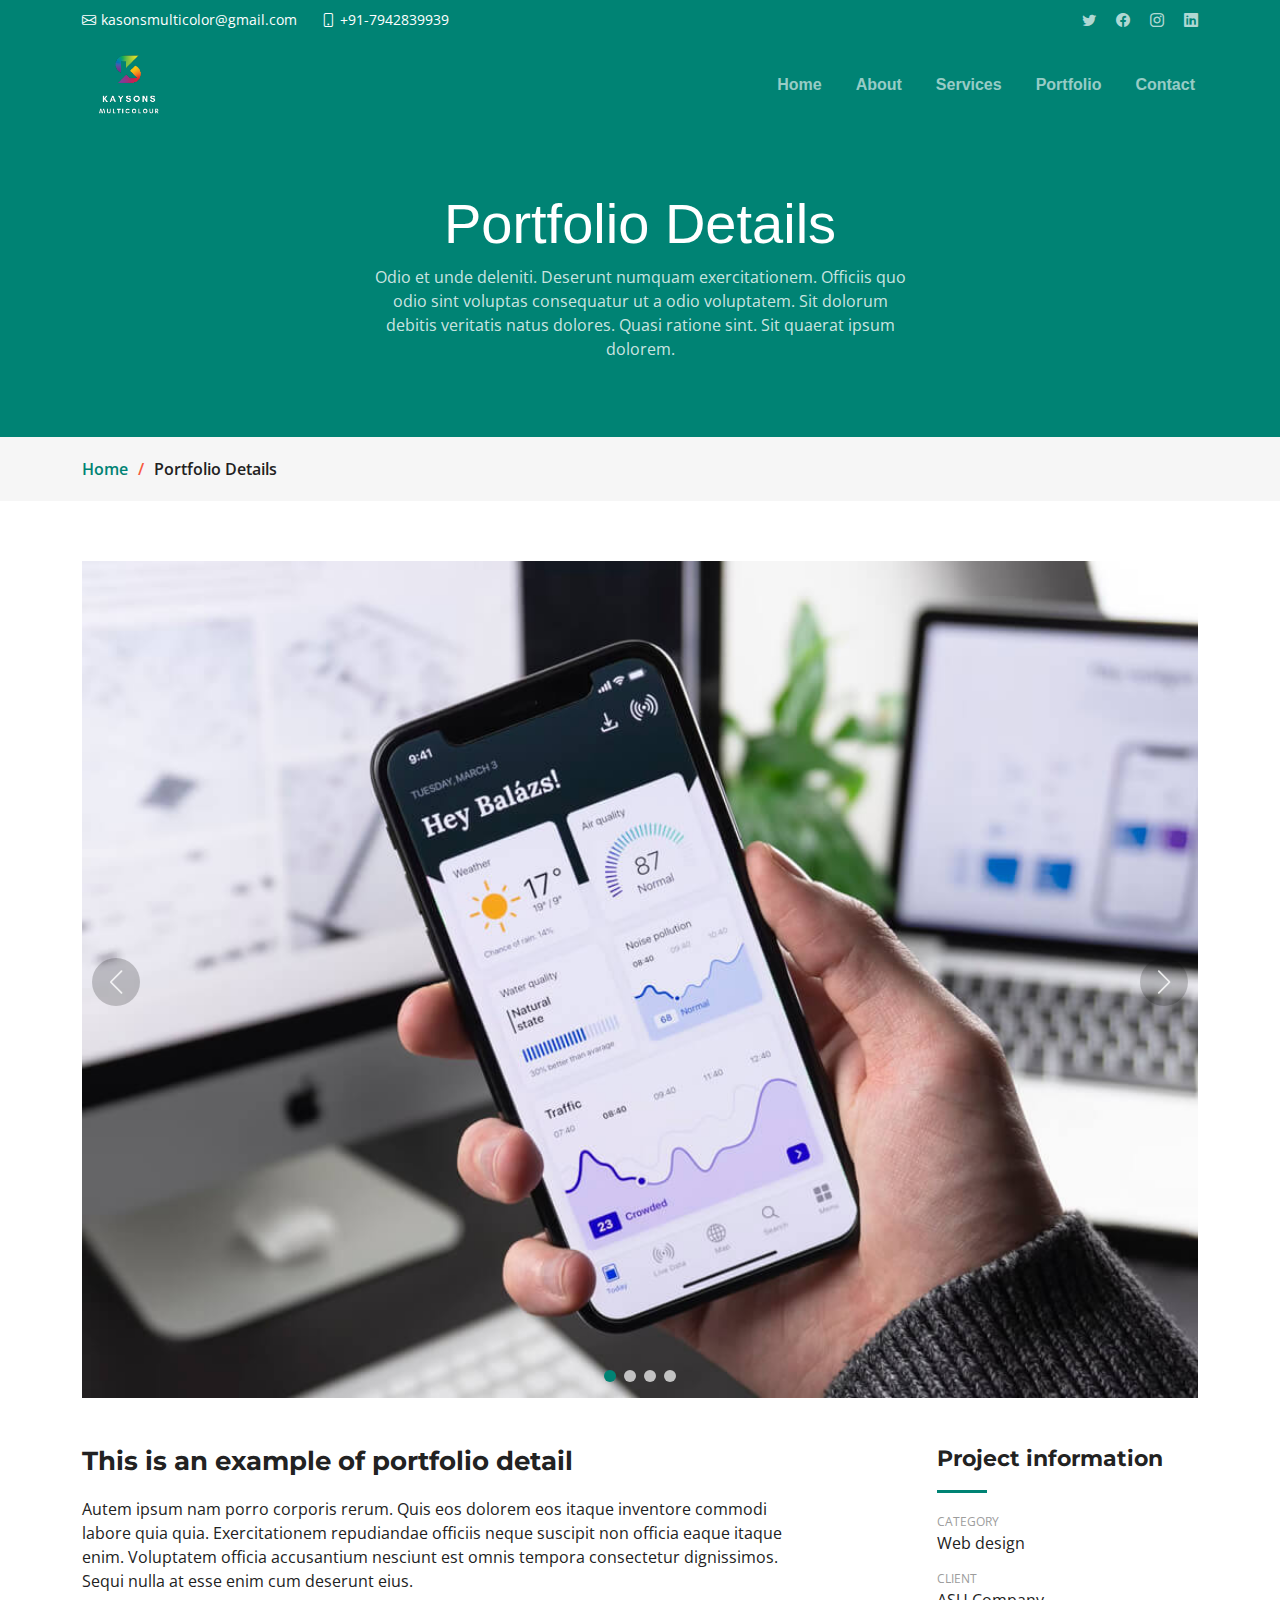
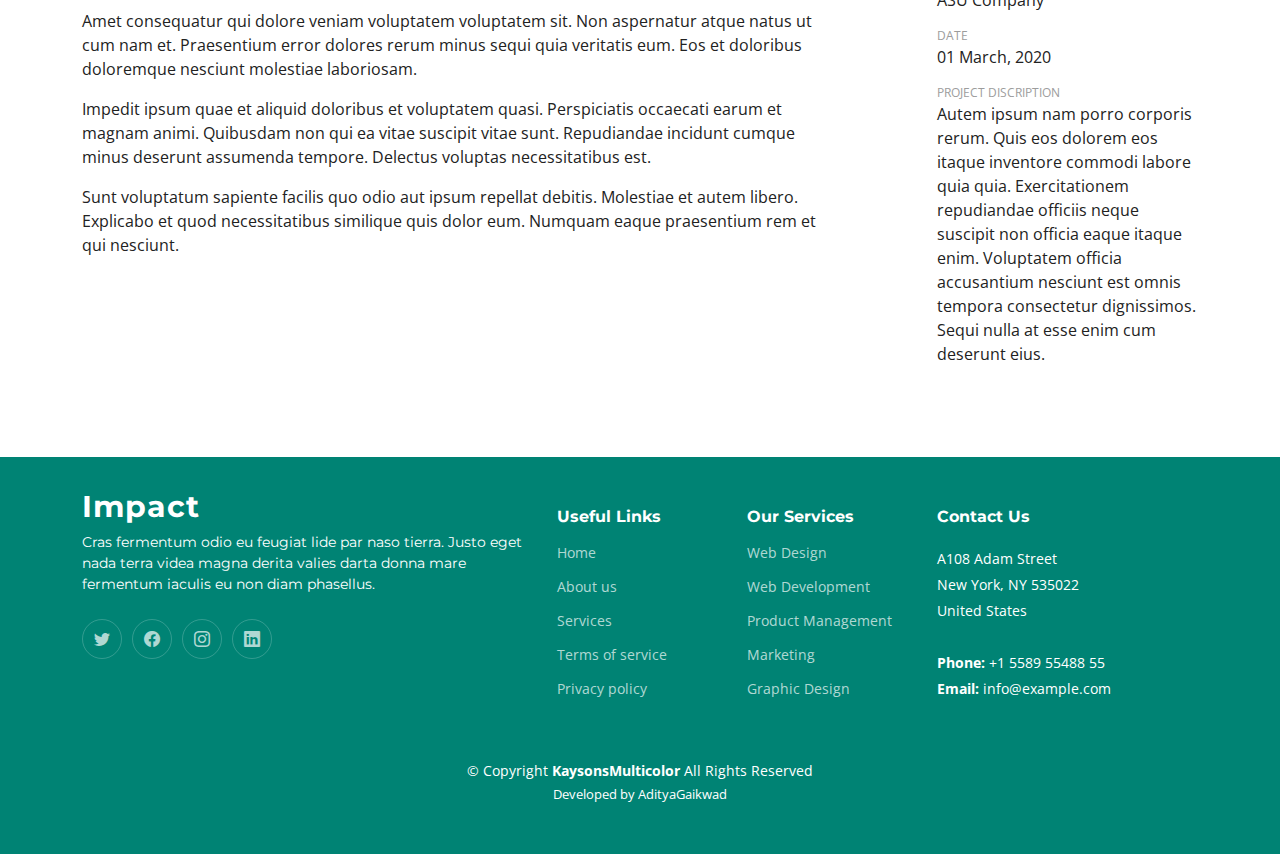
==== portfolio-details.html @ 547b4aa4 "first commit" ====
<!DOCTYPE html>
<html lang="en">

<head>
  <meta charset="utf-8">
  <meta content="width=device-width, initial-scale=1.0" name="viewport">

  <title>Kaysons Multicolor</title>
  <meta content="" name="description">
  <meta content="" name="keywords">

  <!-- Favicons -->
  <link href="assets/img/kaysonslogo__2_-removebg-preview.png" rel="icon">
  <link href="assets/img/kaysonslogo__2_-removebg-preview.png" rel="apple-touch-icon">

  <!-- Google Fonts -->
  <link rel="preconnect" href="https://fonts.googleapis.com">
  <link rel="preconnect" href="https://fonts.gstatic.com" crossorigin>
  <link href="https://fonts.googleapis.com/css2?family=Open+Sans:ital,wght@0,300;0,400;0,500;0,600;0,700;1,300;1,400;1,600;1,700&family=Montserrat:ital,wght@0,300;0,400;0,500;0,600;0,700;1,300;1,400;1,500;1,600;1,700&family=Raleway:ital,wght@0,300;0,400;0,500;0,600;0,700;1,300;1,400;1,500;1,600;1,700&display=swap" rel="stylesheet">

  <!-- Vendor CSS Files -->
  <link href="assets/vendor/bootstrap/css/bootstrap.min.css" rel="stylesheet">
  <link href="assets/vendor/bootstrap-icons/bootstrap-icons.css" rel="stylesheet">
  <link href="assets/vendor/aos/aos.css" rel="stylesheet">
  <link href="assets/vendor/glightbox/css/glightbox.min.css" rel="stylesheet">
  <link href="assets/vendor/swiper/swiper-bundle.min.css" rel="stylesheet">

  <!-- Template Main CSS File -->
  <link href="assets/css/main.css" rel="stylesheet">

</head>

<body>

  <!-- ======= Header ======= -->
  <section id="topbar" class="topbar d-flex align-items-center" style="background-color: #008374;">
    <div class="container d-flex justify-content-center justify-content-md-between">
      <div class="contact-info d-flex align-items-center">
        <i class="bi bi-envelope d-flex align-items-center"><a href="kasonsmulticolor@gmail.com">kasonsmulticolor@gmail.com</a></i>
        <i class="bi bi-phone d-flex align-items-center ms-4"><span>+91-7942839939</span></i>
      </div>
      <div class="social-links d-none d-md-flex align-items-center">
        <a href="#" class="twitter"><i class="bi bi-twitter"></i></a>
        <a href="#" class="facebook"><i class="bi bi-facebook"></i></a>
        <a href="#" class="instagram"><i class="bi bi-instagram"></i></a>
        <a href="#" class="linkedin"><i class="bi bi-linkedin"></i></i></a>
      </div>
    </div>
  </section><!-- End Top Bar -->

  <header id="header" class="header d-flex align-items-center">

    <div class="container d-flex align-items-center justify-content-between">

      <div class="">
        <a href="index.html"><img src="assets/img/KAYSONS_MULTICOLOR__1_-removebg-preview.png" style="width: 90px;" alt="" class="img-fluid"></a>
       
      </div>
      <nav id="navbar" class="navbar">
        <ul>
          <li><a href="index.html">Home</a></li>
          <li><a href="index.html">About</a></li>
          <li><a href="index.html">Services</a></li>
          <li><a href="index.html">Portfolio</a></li>
          <!-- <li><a href="#team">Team</a></li>
          <li><a href="blog.html">Blog</a></li>
          <li class="dropdown"><a href="#"><span>Drop Down</span> <i class="bi bi-chevron-down dropdown-indicator"></i></a>
            <ul>
              <li><a href="#">Drop Down 1</a></li>
              <li class="dropdown"><a href="#"><span>Deep Drop Down</span> <i class="bi bi-chevron-down dropdown-indicator"></i></a>
                <ul>
                  <li><a href="#">Deep Drop Down 1</a></li>
                  <li><a href="#">Deep Drop Down 2</a></li>
                  <li><a href="#">Deep Drop Down 3</a></li>
                  <li><a href="#">Deep Drop Down 4</a></li>
                  <li><a href="#">Deep Drop Down 5</a></li>
                </ul>
              </li>
              <li><a href="#">Drop Down 2</a></li>
              <li><a href="#">Drop Down 3</a></li>
              <li><a href="#">Drop Down 4</a></li>
            </ul>
          </li> -->
          <li><a href="#contact">Contact</a></li>
        </ul>
      </nav><!-- .navbar -->

      <i class="mobile-nav-toggle mobile-nav-show bi bi-list"></i>
      <i class="mobile-nav-toggle mobile-nav-hide d-none bi bi-x"></i>

    </div>
  </header><!-- End Header -->
  <!-- End Header -->

  <main id="main">

    <!-- ======= Breadcrumbs ======= -->
    <div class="breadcrumbs">
      <div class="page-header d-flex align-items-center" style="background-image: url('');">
        <div class="container position-relative">
          <div class="row d-flex justify-content-center">
            <div class="col-lg-6 text-center">
              <h2>Portfolio Details</h2>
              <p>Odio et unde deleniti. Deserunt numquam exercitationem. Officiis quo odio sint voluptas consequatur ut a odio voluptatem. Sit dolorum debitis veritatis natus dolores. Quasi ratione sint. Sit quaerat ipsum dolorem.</p>
            </div>
          </div>
        </div>
      </div>
      <nav>
        <div class="container">
          <ol>
            <li><a href="index.html">Home</a></li>
            <li>Portfolio Details</li>
          </ol>
        </div>
      </nav>
    </div><!-- End Breadcrumbs -->

    <!-- ======= Portfolio Details Section ======= -->
    <section id="portfolio-details" class="portfolio-details">
      <div class="container" data-aos="fade-up">

        <div class="position-relative h-100">
          <div class="slides-1 portfolio-details-slider swiper">
            <div class="swiper-wrapper align-items-center">

              <div class="swiper-slide">
                <img src="assets/img/portfolio/app-1.jpg" alt="">
              </div>

              <div class="swiper-slide">
                <img src="assets/img/portfolio/product-1.jpg" alt="">
              </div>

              <div class="swiper-slide">
                <img src="assets/img/portfolio/branding-1.jpg" alt="">
              </div>

              <div class="swiper-slide">
                <img src="assets/img/portfolio/books-1.jpg" alt="">
              </div>

            </div>
            <div class="swiper-pagination"></div>
          </div>
          <div class="swiper-button-prev"></div>
          <div class="swiper-button-next"></div>

        </div>

        <div class="row justify-content-between gy-4 mt-4">

          <div class="col-lg-8">
            <div class="portfolio-description">
              <h2>This is an example of portfolio detail</h2>
              <p>
                Autem ipsum nam porro corporis rerum. Quis eos dolorem eos itaque inventore commodi labore quia quia. Exercitationem repudiandae officiis neque suscipit non officia eaque itaque enim. Voluptatem officia accusantium nesciunt est omnis tempora consectetur dignissimos. Sequi nulla at esse enim cum deserunt eius.
              </p>
              <p>
                Amet consequatur qui dolore veniam voluptatem voluptatem sit. Non aspernatur atque natus ut cum nam et. Praesentium error dolores rerum minus sequi quia veritatis eum. Eos et doloribus doloremque nesciunt molestiae laboriosam.
              </p>

             

              <p>
                Impedit ipsum quae et aliquid doloribus et voluptatem quasi. Perspiciatis occaecati earum et magnam animi. Quibusdam non qui ea vitae suscipit vitae sunt. Repudiandae incidunt cumque minus deserunt assumenda tempore. Delectus voluptas necessitatibus est.

              <p>
                Sunt voluptatum sapiente facilis quo odio aut ipsum repellat debitis. Molestiae et autem libero. Explicabo et quod necessitatibus similique quis dolor eum. Numquam eaque praesentium rem et qui nesciunt.
              </p>

            </div>
          </div>

          <div class="col-lg-3">
            <div class="portfolio-info">
              <h3>Project information</h3>
              <ul>
                <li><strong>Category</strong> <span>Web design</span></li>
                <li><strong>Client</strong> <span>ASU Company</span></li>
                <li><strong>Date</strong> <span>01 March, 2020</span></li>
                <li><strong>Project Discription</strong> <a >Autem ipsum nam porro corporis rerum. Quis eos dolorem eos itaque inventore commodi labore quia quia. Exercitationem repudiandae officiis neque suscipit non officia eaque itaque enim. Voluptatem officia accusantium nesciunt est omnis tempora consectetur dignissimos. Sequi nulla at esse enim cum deserunt eius.</a></li>
                <!-- <li><a href="#" class="btn-visit align-self-start">Visit Website</a></li> -->
              </ul>
              <div class="">
                <style>
                  .modal-header {
                      background: #008374;
                      color: #fff;
                  }
                  
                  .required:after {
                      content: "*";
                      color: red;
                  }
                  @media screen and (max-width: 600px) {
         .modal-header .required:after [type=submit] {
            width: 100%;
            margin-top: 0;
          }
        }
              </style>
              <div class="">
                <!-- <a type="button"  class="btn btn-primary" data-bs-toggle="modal" data-bs-target="#myModal" style="background-color: #008374;" >Enquiry Now</a> -->
                  <div class="modal" id="myModal">
                    <div class="modal-dialog">
                        <div class="modal-content">
                            <div class="modal-header">
                                <h5 class="modal-title">Enquiry Now</h5>
                                <button type="button" class="btn-close" data-bs-dismiss="modal"></button>
                            </div>
                            <div class="modal-body">
                                <form>
                                    <div class="mb-3">
                                        <label class="form-label required" style="color: black;">Name</label>
                                        <input type="text" class="form-control">
                                    </div>
                                    <div class="mb-3">
                                        <label class="form-label required" style="color:black;">Email</label>
                                        <input type="email" class="form-control">
                                    </div>
                                    <div class="mb-3">
                                        <label class="form-label required" style="color: black;">Type ypur message here</label>
                                        <textarea class="form-control"></textarea>
                                    </div>
                                </form>
                            </div>
                            <div class="modal-footer">
                                <button type="submit" class="btn btn-primary">Submit</button>
                                <button type="submit" class="btn btn-danger">Cancel</button>
                            </div>
                        </div>
                    </div>
                </div>
              </div>
            </div>
            </div>
            </div>
          </div>

        </div>

      </div>
    </section><!-- End Portfolio Details Section -->

  </main><!-- End #main -->

  <!-- ======= Footer ======= -->
  <footer id="footer" class="footer">

    <div class="container">
      <div class="row gy-4">
        <div class="col-lg-5 col-md-12 footer-info">
          <a href="index.html" class="logo d-flex align-items-center">
            <span>Impact</span>
          </a>
          <p>Cras fermentum odio eu feugiat lide par naso tierra. Justo eget nada terra videa magna derita valies darta donna mare fermentum iaculis eu non diam phasellus.</p>
          <div class="social-links d-flex mt-4">
            <a href="#" class="twitter"><i class="bi bi-twitter"></i></a>
            <a href="#" class="facebook"><i class="bi bi-facebook"></i></a>
            <a href="#" class="instagram"><i class="bi bi-instagram"></i></a>
            <a href="#" class="linkedin"><i class="bi bi-linkedin"></i></a>
          </div>
        </div>

        <div class="col-lg-2 col-6 footer-links">
          <h4>Useful Links</h4>
          <ul>
            <li><a href="#">Home</a></li>
            <li><a href="#">About us</a></li>
            <li><a href="#">Services</a></li>
            <li><a href="#">Terms of service</a></li>
            <li><a href="#">Privacy policy</a></li>
          </ul>
        </div>

        <div class="col-lg-2 col-6 footer-links">
          <h4>Our Services</h4>
          <ul>
            <li><a href="#">Web Design</a></li>
            <li><a href="#">Web Development</a></li>
            <li><a href="#">Product Management</a></li>
            <li><a href="#">Marketing</a></li>
            <li><a href="#">Graphic Design</a></li>
          </ul>
        </div>

        <div class="col-lg-3 col-md-12 footer-contact text-center text-md-start">
          <h4>Contact Us</h4>
          <p>
            A108 Adam Street <br>
            New York, NY 535022<br>
            United States <br><br>
            <strong>Phone:</strong> +1 5589 55488 55<br>
            <strong>Email:</strong> info@example.com<br>
          </p>

        </div>

      </div>
    </div>

    <div class="container mt-4">
      <div class="copyright">
        &copy; Copyright <strong><span>KaysonsMulticolor</span></strong> All Rights Reserved
      </div>
      <div class="credits">
       
        Developed by <a href="https://adityagaikwad09.github.io/my-personal-portfolio/">AdityaGaikwad</a>
      </div>
    </div>

  </footer>
  <!-- End Footer -->

  <a href="#" class="scroll-top d-flex align-items-center justify-content-center"><i class="bi bi-arrow-up-short"></i></a>

  <div id="preloader"></div>

  <!-- Vendor JS Files -->
  <script src="assets/vendor/bootstrap/js/bootstrap.bundle.min.js"></script>
  <script src="assets/vendor/aos/aos.js"></script>
  <script src="assets/vendor/glightbox/js/glightbox.min.js"></script>
  <script src="assets/vendor/purecounter/purecounter_vanilla.js"></script>
  <script src="assets/vendor/swiper/swiper-bundle.min.js"></script>
  <script src="assets/vendor/isotope-layout/isotope.pkgd.min.js"></script>
  <script src="assets/vendor/php-email-form/validate.js"></script>

  <!-- Template Main JS File -->
  <script src="assets/js/main.js"></script>

</body>

</html>
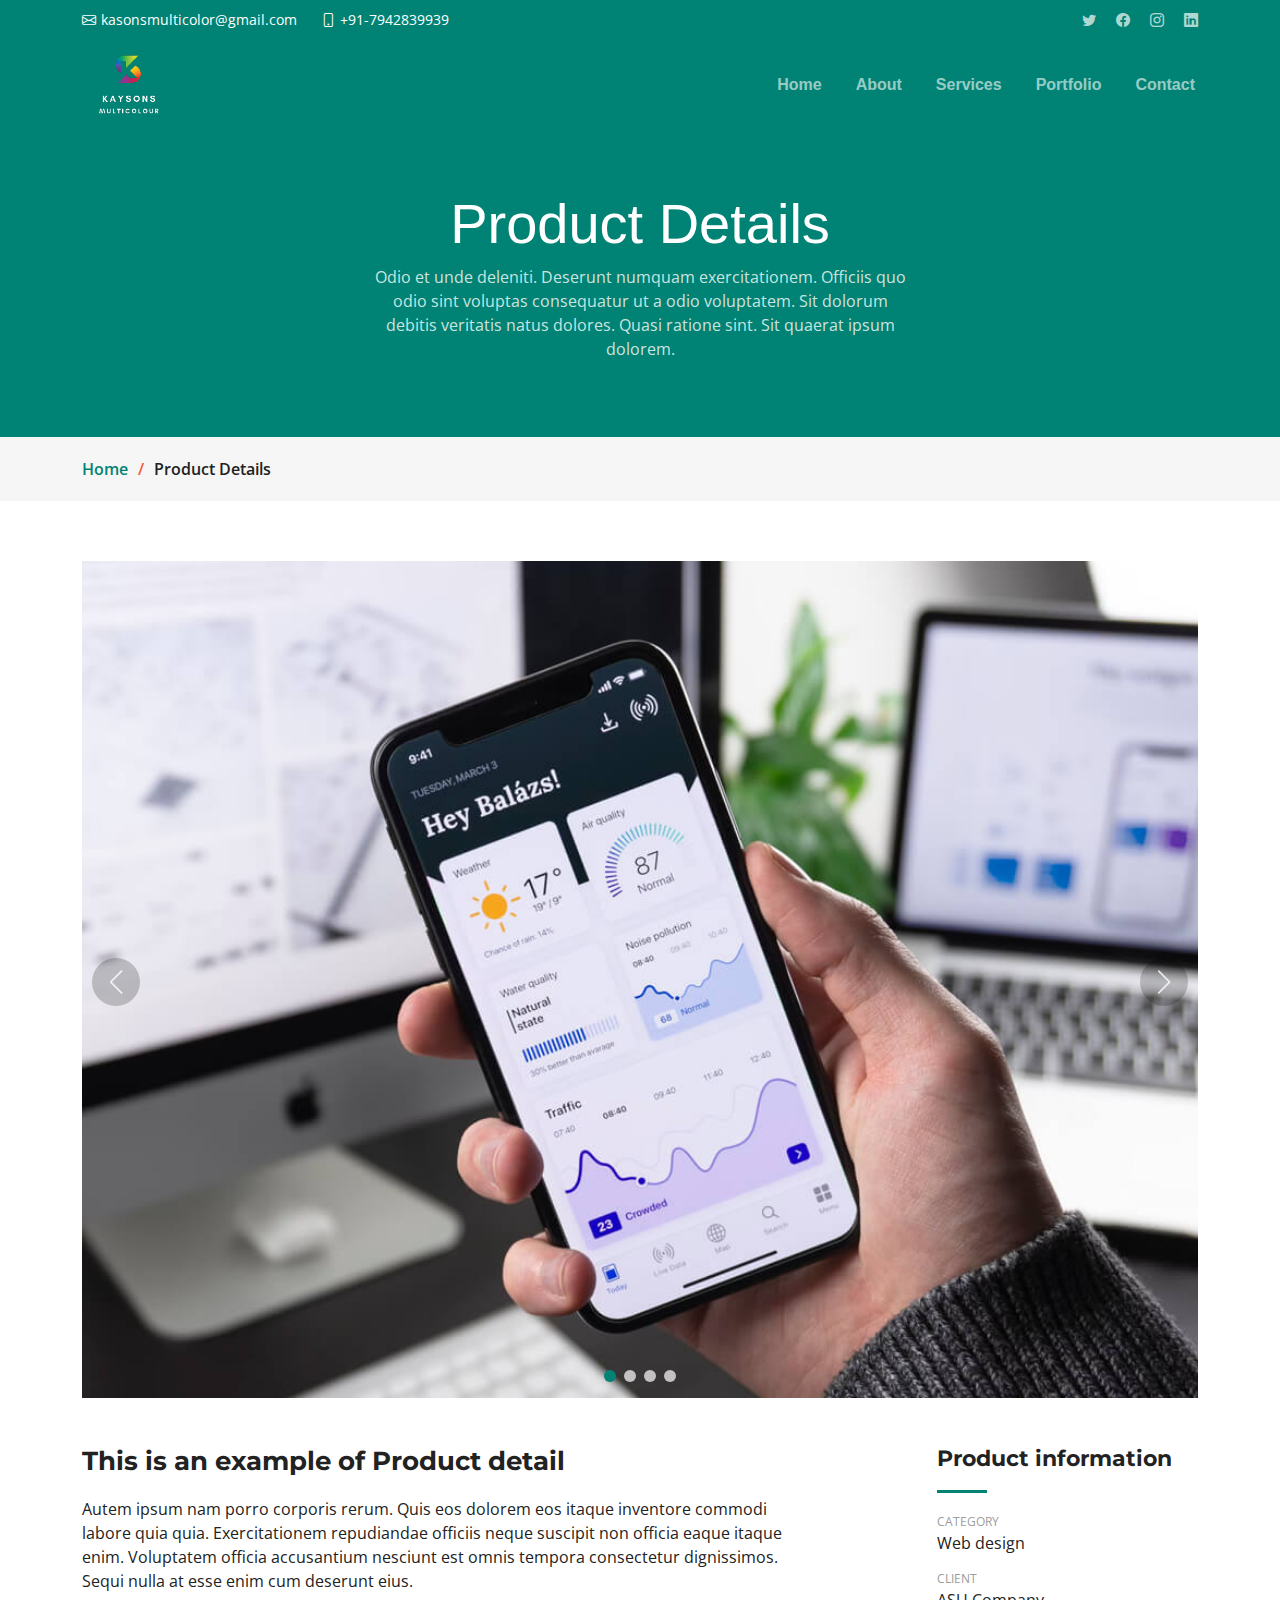
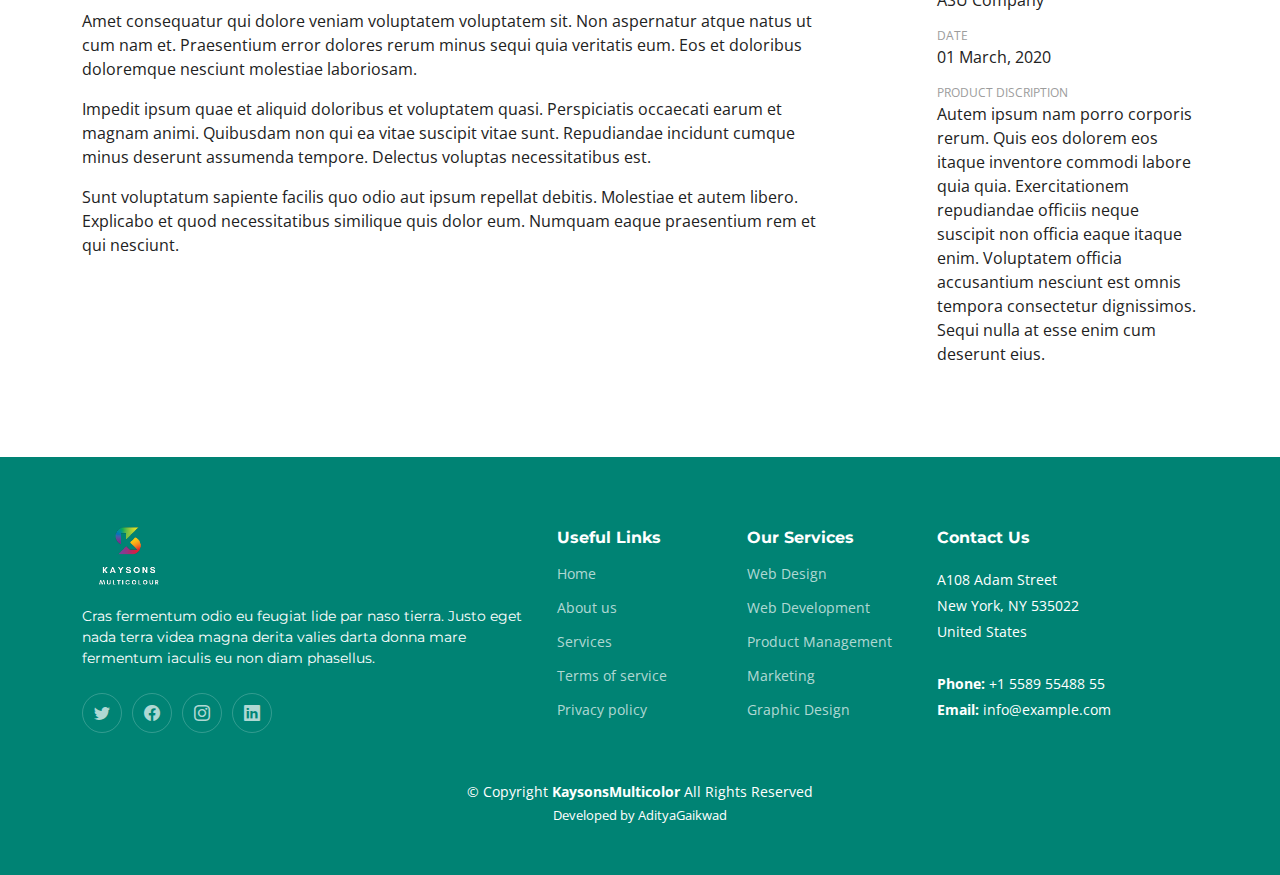
==== commit 39c43c1d: "Update portfolio-details.html" ====
--- a/portfolio-details.html
+++ b/portfolio-details.html
@@ -100,7 +100,7 @@
         <div class="container position-relative">
           <div class="row d-flex justify-content-center">
             <div class="col-lg-6 text-center">
-              <h2>Portfolio Details</h2>
+              <h2>Product Details</h2>
               <p>Odio et unde deleniti. Deserunt numquam exercitationem. Officiis quo odio sint voluptas consequatur ut a odio voluptatem. Sit dolorum debitis veritatis natus dolores. Quasi ratione sint. Sit quaerat ipsum dolorem.</p>
             </div>
           </div>
@@ -110,7 +110,7 @@
         <div class="container">
           <ol>
             <li><a href="index.html">Home</a></li>
-            <li>Portfolio Details</li>
+            <li>Product Details</li>
           </ol>
         </div>
       </nav>
@@ -152,7 +152,7 @@
 
           <div class="col-lg-8">
             <div class="portfolio-description">
-              <h2>This is an example of portfolio detail</h2>
+              <h2>This is an example of Product detail</h2>
               <p>
                 Autem ipsum nam porro corporis rerum. Quis eos dolorem eos itaque inventore commodi labore quia quia. Exercitationem repudiandae officiis neque suscipit non officia eaque itaque enim. Voluptatem officia accusantium nesciunt est omnis tempora consectetur dignissimos. Sequi nulla at esse enim cum deserunt eius.
               </p>
@@ -174,12 +174,12 @@
 
           <div class="col-lg-3">
             <div class="portfolio-info">
-              <h3>Project information</h3>
+              <h3>Product information</h3>
               <ul>
                 <li><strong>Category</strong> <span>Web design</span></li>
                 <li><strong>Client</strong> <span>ASU Company</span></li>
                 <li><strong>Date</strong> <span>01 March, 2020</span></li>
-                <li><strong>Project Discription</strong> <a >Autem ipsum nam porro corporis rerum. Quis eos dolorem eos itaque inventore commodi labore quia quia. Exercitationem repudiandae officiis neque suscipit non officia eaque itaque enim. Voluptatem officia accusantium nesciunt est omnis tempora consectetur dignissimos. Sequi nulla at esse enim cum deserunt eius.</a></li>
+                <li><strong>Product Discription</strong> <a >Autem ipsum nam porro corporis rerum. Quis eos dolorem eos itaque inventore commodi labore quia quia. Exercitationem repudiandae officiis neque suscipit non officia eaque itaque enim. Voluptatem officia accusantium nesciunt est omnis tempora consectetur dignissimos. Sequi nulla at esse enim cum deserunt eius.</a></li>
                 <!-- <li><a href="#" class="btn-visit align-self-start">Visit Website</a></li> -->
               </ul>
               <div class="">
@@ -246,13 +246,13 @@
   </main><!-- End #main -->
 
   <!-- ======= Footer ======= -->
-  <footer id="footer" class="footer">
+  <footer id="footer" class="footer" style="background-color: #008374;">
 
     <div class="container">
       <div class="row gy-4">
         <div class="col-lg-5 col-md-12 footer-info">
-          <a href="index.html" class="logo d-flex align-items-center">
-            <span>Impact</span>
+          <a href="index.html" class=>
+            <img src="assets/img/KAYSONS_MULTICOLOR__1_-removebg-preview.png" style="width: 90px; margin-top: 0;" alt=""> <!-- <span>Impact</span> -->
           </a>
           <p>Cras fermentum odio eu feugiat lide par naso tierra. Justo eget nada terra videa magna derita valies darta donna mare fermentum iaculis eu non diam phasellus.</p>
           <div class="social-links d-flex mt-4">
@@ -262,8 +262,8 @@
             <a href="#" class="linkedin"><i class="bi bi-linkedin"></i></a>
           </div>
         </div>
-
         <div class="col-lg-2 col-6 footer-links">
+          <br>
           <h4>Useful Links</h4>
           <ul>
             <li><a href="#">Home</a></li>
@@ -275,6 +275,7 @@
         </div>
 
         <div class="col-lg-2 col-6 footer-links">
+          <br>
           <h4>Our Services</h4>
           <ul>
             <li><a href="#">Web Design</a></li>
@@ -286,6 +287,7 @@
         </div>
 
         <div class="col-lg-3 col-md-12 footer-contact text-center text-md-start">
+          <br>
           <h4>Contact Us</h4>
           <p>
             A108 Adam Street <br>
@@ -300,22 +302,25 @@
       </div>
     </div>
 
-    <div class="container mt-4">
-      <div class="copyright">
+    <div class="container mt-4" >
+      <div class="copyright" >
         &copy; Copyright <strong><span>KaysonsMulticolor</span></strong> All Rights Reserved
       </div>
-      <div class="credits">
+      <div class="credits" >
        
         Developed by <a href="https://adityagaikwad09.github.io/my-personal-portfolio/">AdityaGaikwad</a>
       </div>
+
     </div>
-
   </footer>
-  <!-- End Footer -->
-
-  <a href="#" class="scroll-top d-flex align-items-center justify-content-center"><i class="bi bi-arrow-up-short"></i></a>
+
+<!-- End Footer -->
+ 
+
+  <a href="#" class="scroll-top d-flex align-items-center justify-content-center" style="background-color: #008374;"><i class="bi bi-arrow-up-short"></i></a>
 
   <div id="preloader"></div>
+
 
   <!-- Vendor JS Files -->
   <script src="assets/vendor/bootstrap/js/bootstrap.bundle.min.js"></script>
@@ -330,5 +335,4 @@
   <script src="assets/js/main.js"></script>
 
 </body>
-
-</html>+</html>
